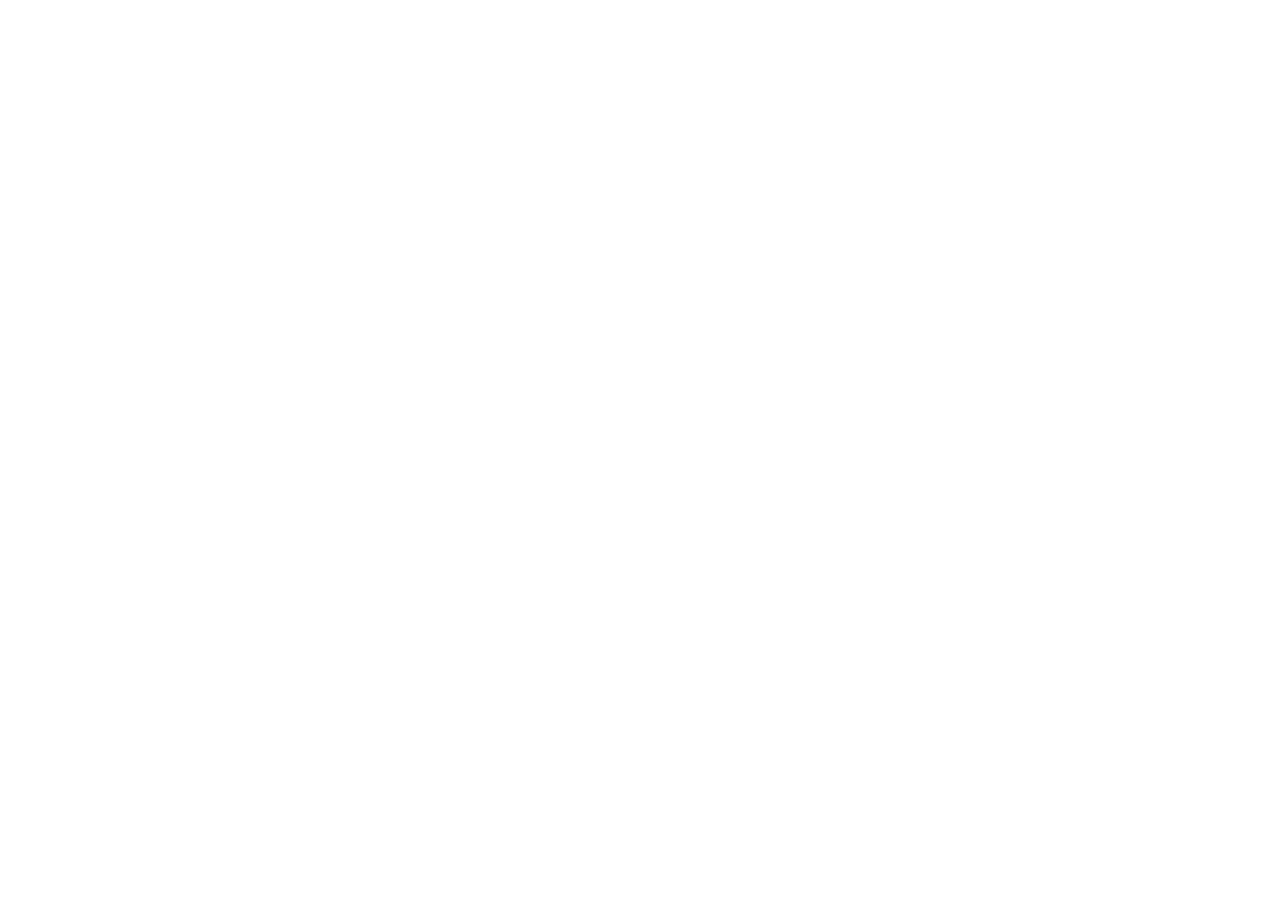
==== index.html @ f301cde0 "starting project" ====
<!DOCTYPE html>
<html lang="en">
<head>
    <meta charset="UTF-8">
    <meta name="viewport" content="width=device-width, initial-scale=1.0">
    <title>WILLOD MULTIMEDIA</title>
</head>
<body>
    
</body>
</html>
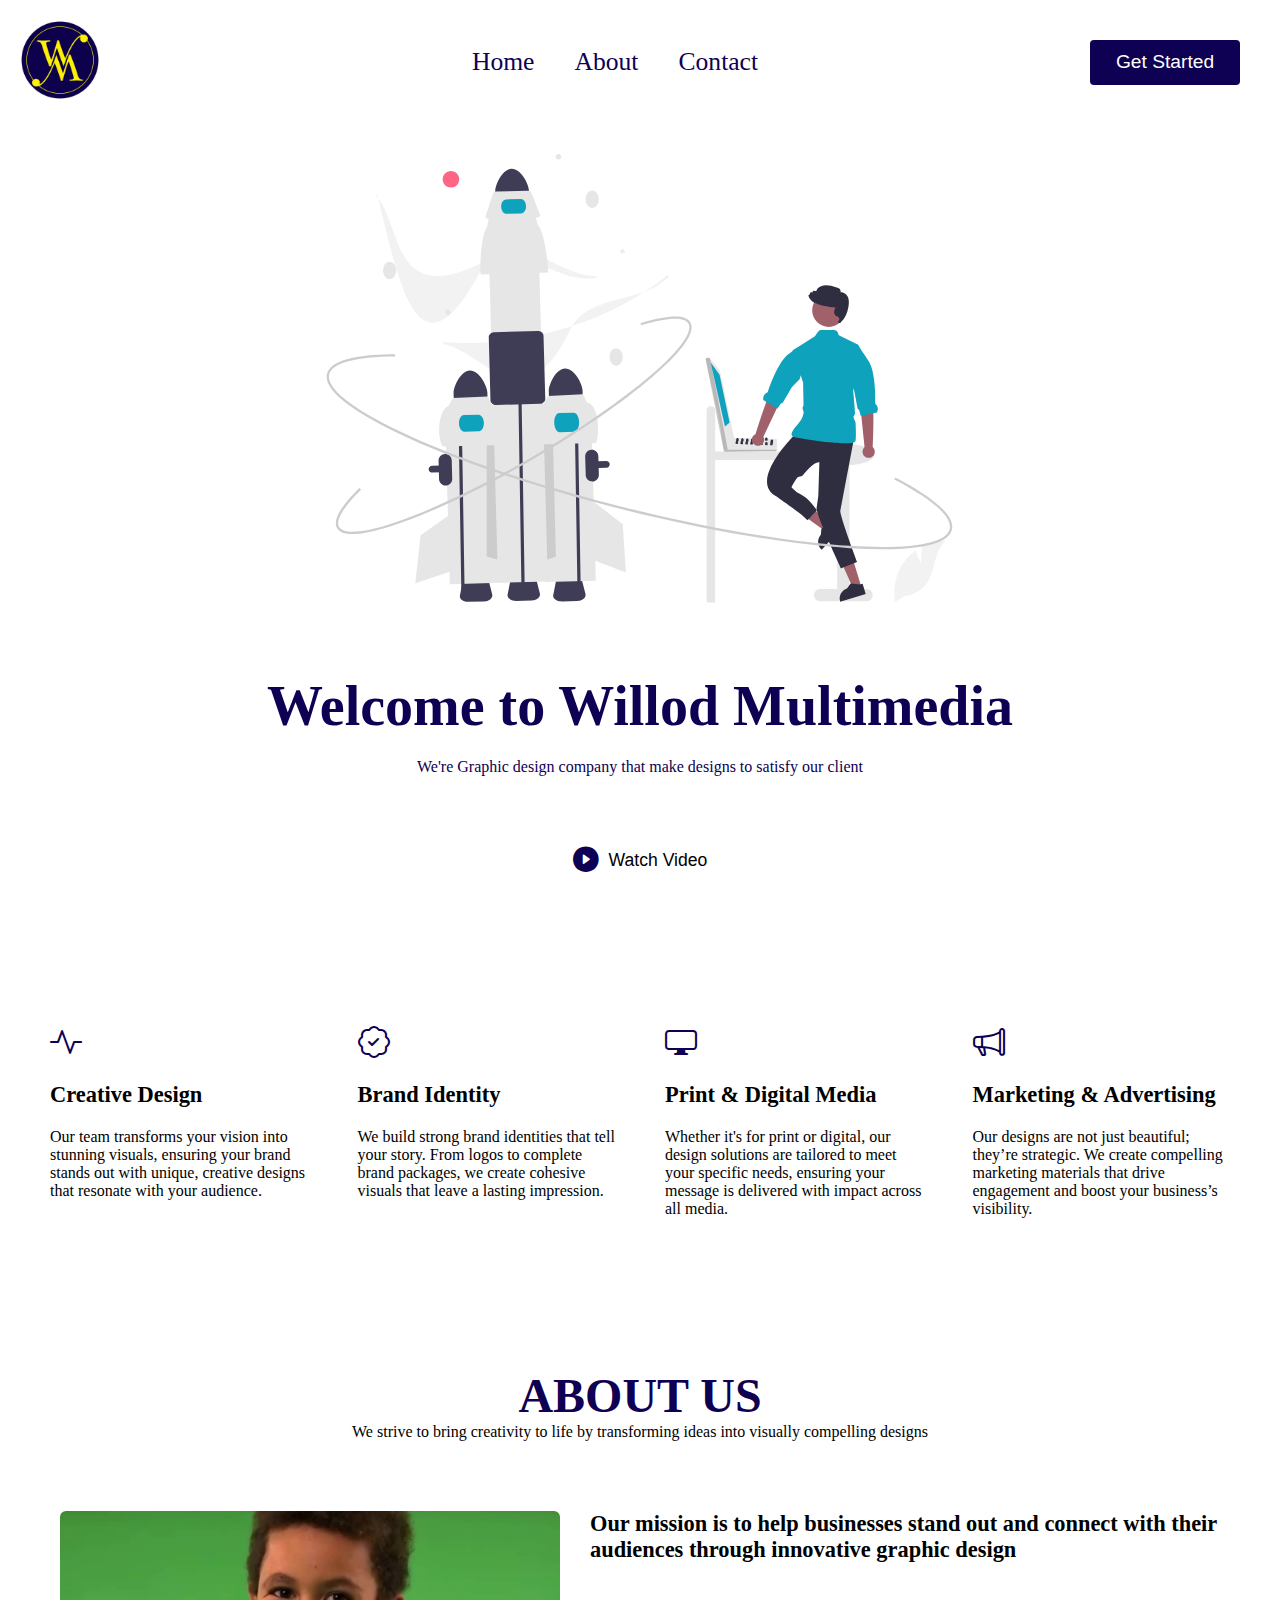
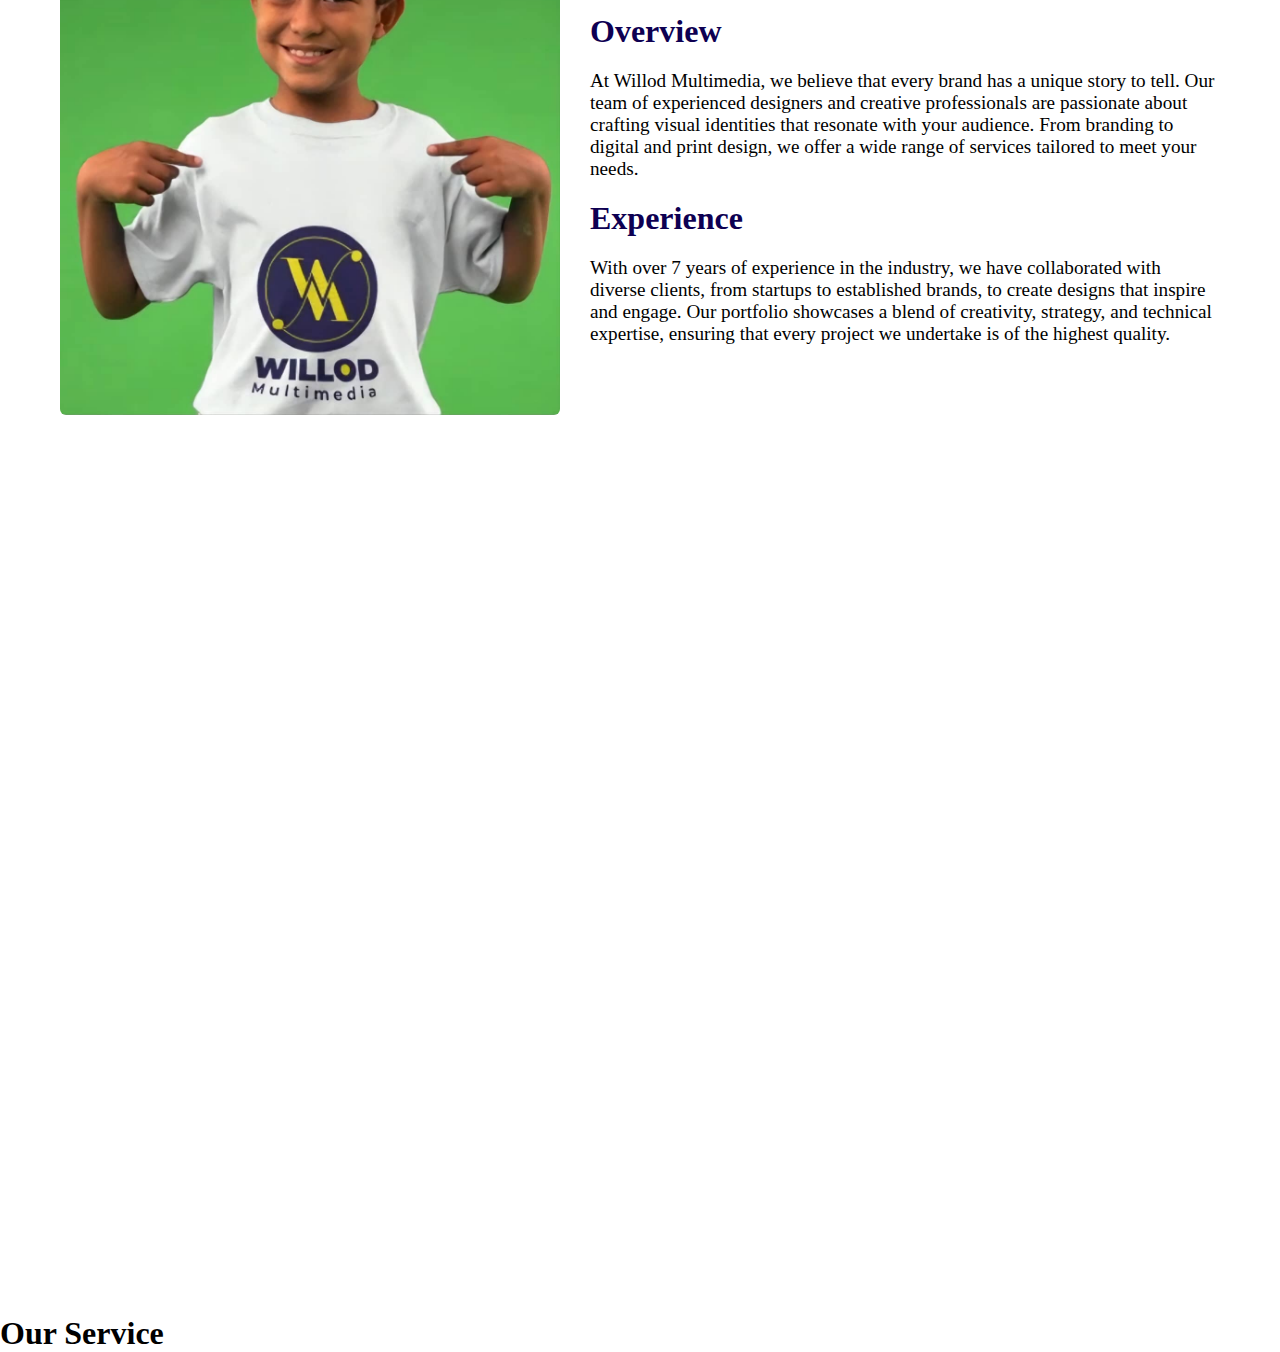
==== commit 290ea31f: "finished with the landing page and about" ====
--- a/index.html
+++ b/index.html
@@ -2,10 +2,283 @@
 <html lang="en">
 <head>
     <meta charset="UTF-8">
+    <link rel="shortcut icon" href="/src/images/logo.jpeg" type="image/x-icon">
+    <meta name="description" content="Multimedia company that focuses on building andmaking good designs">
+    <meta http-equiv="X-UA-Compatible" content="IE=7">
+    <meta http-equiv="X-UA-Compatible" content="ie=edge">
+    <meta name="keywords" content="Multimedia, Willod, willod Multimedia">
     <meta name="viewport" content="width=device-width, initial-scale=1.0">
+    <link rel="stylesheet" href="https://cdn.jsdelivr.net/npm/bootstrap-icons@1.11.3/font/bootstrap-icons.min.css">
+    <link rel="stylesheet" href="/src/CSS/index.css">
     <title>WILLOD MULTIMEDIA</title>
 </head>
 <body>
+    <div class="root">
+        <div class="app_root">
+            <div class="page_wrapper">
+                <div class="willod">
+                    <header class="myyh">
+                        <div class="page_header">
+                            <nav>
+                                <div class="nav_bar">
+                                    <div class="nav_logo">
+                                        <div class="logo">
+                                            <a href="/">
+                                                <img src="/src/images/logo.jpeg" alt="logo">
+                                            </a>
+                                        </div>
+                                    </div>
+
+                                    <div class="mobile_view">
+                                        <button>
+                                            <div></div>
+                                            <div></div>
+                                            <div></div>
+                                        </button>
+                                    </div>
+
+                                    <div class="nav_links">
+                                        <div class="links">
+                                            <ul>
+                                                <li>
+                                                    <a href="/">
+                                                        Home
+                                                    </a>
+                                                </li>
+                                                <li><a href="/src/pages/about.html">
+                                                    About
+                                                </a></li>
+                                                <li>
+                                                    <a href="/src/pages/contact.html">
+                                                        Contact
+                                                    </a>
+                                                </li>
+                                            </ul>
+                                        </div>
+                                    </div>
+
+                                    <div class="get_started">
+                                        <div class="start">
+                                            <a href="">
+                                                <button>
+                                                    Get Started
+                                                </button>
+                                            </a>
+                                        </div>
+                                    </div>
+                                </div>
+                            </nav>
+                        </div>
+                    </header>
+
+                    <section>
+                        <div class="home">
+                            <div class="home_view">
+                                <div class="home_image">
+                                    <img src="/src/images/hero-img.svg" alt="home image">
+                                </div>
+
+                                <div class="home_text">
+                                    <div class="text_viewwsss">
+
+                                        <div class="text_ankasa">
+                                            <div class="aswe">
+                                                <h1>Welcome to Willod Multimedia</h1>
+                                                <span>We're Graphic design company that make designs to satisfy our client </span>
+                                            </div>
+                                        </div>
+
+                                        <div class="view_button">
+
+                                            <div class="button_">
+                                                <button class="sh_video">
+                                                    <div class="but_icon">
+                                                        <span>
+                                                            <i class="bi bi-play-circle-fill"></i>
+                                                        </span>
+                                                    </div>
     
+                                                    <div class="but_text">
+                                                        <p>Watch Video</p>
+                                                    </div>
+                                                </button>
+                                            </div>
+
+                                            <div class="video_watch">
+                                                <div class="watch">
+                                                    <div class="close">
+                                                        <button>
+                                                            <i class="bi bi-x"></i>
+                                                        </button>
+                                                    </div>
+                                                    <div class="video">
+                                                        <video src="/src/videos/video2.mp4" width="80%" autoplay muted loop></video>
+                                                    </div>
+                                                </div>
+                                            </div>
+
+                                        </div>
+                                    </div>
+                                </div>
+                            </div>
+                        </div>
+                    </section>
+
+                    <section class="rewqq">
+                        <div class="col_home">
+                            <div class="grid_home">
+                                <div class="row_col">
+                                    <div class="row_col_icon">
+                                        <i class="bi bi-activity"></i>
+                                    </div>
+
+                                    <div class="row_col_head">
+                                        <div class="mm">
+                                            <h3> Creative Design</h3>
+                                        </div>
+                                    </div>
+
+                                    <div class="row_col_desc">
+                                        <div class="ccript">
+                                            <span>Our team transforms your vision into stunning visuals, ensuring your brand stands out with unique, creative designs that resonate with your audience.</span>
+                                        </div>
+                                    </div>
+                                </div>
+                                <div class="row_col">
+                                    <div class="row_col_icon">
+                                        <i class="bi bi-patch-check"></i>
+                                    </div>
+
+                                    <div class="row_col_head">
+                                        <div class="mm">
+                                            <h3> Brand Identity</h3>
+                                        </div>
+                                    </div>
+
+                                    <div class="row_col_desc">
+                                        <div class="ccript">
+                                            <span>We build strong brand identities that tell your story. From logos to complete brand packages, we create cohesive visuals that leave a lasting impression.</span>
+                                        </div>
+                                    </div>
+                                </div>
+                                <div class="row_col">
+                                    <div class="row_col_icon">
+                                        <i class="bi bi-display"></i>
+                                    </div>
+
+                                    <div class="row_col_head">
+                                        <div class="mm">
+                                            <h3>Print & Digital Media</h3>
+                                        </div>
+                                    </div>
+
+                                    <div class="row_col_desc">
+                                        <div class="ccript">
+                                            <span>Whether it&apos;s for print or digital, our design solutions are tailored to meet your specific needs, ensuring your message is delivered with impact across all media.</span>
+                                        </div>
+                                    </div>
+                                </div>
+                                <div class="row_col">
+                                    <div class="row_col_icon">
+                                        <i class="bi bi-megaphone"></i>
+                                    </div>
+
+                                    <div class="row_col_head">
+                                        <div class="mm">
+                                            <h3>Marketing & Advertising</h3>
+                                        </div>
+                                    </div>
+
+                                    <div class="row_col_desc">
+                                        <div class="ccript">
+                                            <span>Our designs are not just beautiful; they’re strategic. We create compelling marketing materials that drive engagement and boost your business’s visibility.</span>
+                                        </div>
+                                    </div>
+                                </div>
+                            </div>
+                        </div>
+                    </section>
+
+                    <section id="about" style="margin-top: 70px;">
+                        <div class="about_us">
+                            <div class="about_us_header">
+                                <h1>About Us</h1>
+                                <span>We strive to bring creativity to life by transforming ideas into visually compelling designs</span>
+                            </div>
+
+                            <div class="about_us_main">
+                                <div class="about____">
+                                    <div class="what_do">
+                                        <div class="about_left">
+                                            <div class="about_left_image">
+                                                <img src="/src/images/image1.jpeg" alt="about image">
+                                            </div>
+                                        </div>
+                                        <div class="about_right">
+                                            <div class="about_info">
+                                                <div class="written_about">
+                                                    <div class="written_top">
+                                                        <div class="chale">
+                                                            <h4>Our mission is to help businesses stand out and connect with their audiences through innovative graphic design</h4>
+                                                        </div>
+                                                    </div>
+
+                                                    <div class="written_down">
+                                                        <div class="main_written">
+                                                            <div class="main_witten_tab">
+                                                                <div class="tab_active">
+                                                                    <div class="main_content">
+                                                                        <div class="top_content">
+                                                                            <div class="tiee">
+                                                                                <h4>Overview</h4>
+                                                                            </div>
+
+                                                                            <div class="ccc">At Willod Multimedia, we believe that every brand has a unique story to tell. Our team of experienced designers and creative professionals are passionate about crafting visual identities that resonate with your audience. From branding to digital and print design, we offer a wide range of services tailored to meet your needs.</div>
+                                                                        </div>
+                                                                        <div class="bottom_content">
+                                                                            <div class="bottom_header">
+                                                                                <h4>Experience</h4>
+                                                                            </div>
+
+                                                                            <div class="bottom_text">
+                                                                                <span>With over 7 years of experience in the industry, we have collaborated with diverse clients, from startups to established brands, to create designs that inspire and engage. Our portfolio showcases a blend of creativity, strategy, and technical expertise, ensuring that every project we undertake is of the highest quality.</span>
+                                                                            </div>
+                                                                        </div>
+                                                                    </div>
+                                                                </div>
+                                                            </div>
+                                                        </div>
+                                                    </div>
+                                                </div>
+                                            </div>
+                                        </div>
+                                    </div>
+                                </div>
+                            </div>
+                        </div>
+                    </section>
+
+                    <section class="tswee">
+                        <div class="mann">
+                            <div class="see"></div>
+                        </div>
+                    </section>
+
+                    <div class="action">
+                        <div class="action_see">
+                            <div class="what_we_do">
+                                <div class="we_do_header">
+                                    <h1>Our Service</h1>
+                                </div>
+
+                                <div class="we_do_main_content"></div>
+                            </div>
+                        </div>
+                    </div>
+                </div>
+            </div>
+        </div>
+    </div>
+    <script src="/src/JS/main.js"></script>
 </body>
 </html>--- a/src/CSS/index.css
+++ b/src/CSS/index.css
@@ -0,0 +1,364 @@
+*{
+    padding: 0;
+    margin: 0;
+    box-sizing: border-box;
+}
+
+a{
+    text-decoration: none;
+    color: rgb(14, 0, 84);
+}
+
+.root, .app_root, .page_wrapper, .willod, .willod header,
+.header .page_header, .nav_bar, .home, .home_view, .home_image,
+.text_ankasa, .button_, .video_watch, .watch, .video, .rewqq, .col_home,
+.grid_home, .row_col, .about, .about_us, .about_us_main, .about____, .what_do,
+.written_about, .tab{
+    width: 100%;
+    height: 100%;
+}
+
+.willod, .willod header, .video_watch{
+    position: relative;
+}
+
+header .page_header nav{
+    padding: 10px;
+}
+
+.nav_bar{
+    display: flex;
+    flex-direction: row;
+    align-items: center;
+    justify-content: space-between;
+    gap: 20px;
+}
+
+.heaaa{
+    box-shadow: 0 0 2px #ccc;
+    position: fixed;
+    top: 0;
+    transition: .3s ease;
+}
+
+.nav_bar .logo{
+    width: 100px;
+    height: 100%;
+}
+
+.nav_bar .logo img{
+    width: 100%;
+    height: 100%;
+}
+
+.mobile_view{
+    display: none;
+}
+
+.nav_bar .nav_links{
+    position: relative;
+}
+
+.nav_bar .links ul{
+    display: inline-flex;
+    gap: 10px;
+    list-style-type: none;
+}
+
+.nav_bar .links ul li{
+    position: relative;
+    margin-left: 30px;
+    font-size: 1.6rem;
+    color: hsl(250, 100%, 16%);
+    position: relative;
+    transition: .3s ease;
+
+}
+
+.nav_bar .links ul li::after {
+    content: '';
+    position: absolute;
+    left: 0;
+    bottom: 0;
+    width: 0%;
+    height: 2px;
+    background: blue;
+    transition: width .4s ease; 
+}
+
+.nav_bar .links ul li:hover::after {
+    width: 130%; 
+}
+
+.get_started{
+    padding-right: 30px;
+}
+
+.start button{
+    width: 150px;
+    height: 45px;
+    border: none;
+    background: hsl(250, 100%, 16%);
+    cursor: pointer;
+    transition: .3s ease;
+    color: #ffffff;
+    border-radius: 4px;
+    font-size: 1.2rem;
+}
+
+.start button:hover{
+    background: hsla(250, 100%, 16%, 0.927);
+}
+
+.home_view{
+    padding: 30px;
+    display: flex;
+    flex-direction: column;
+    gap: 20px;
+    align-items: center;
+}
+
+.home_image {
+    width: 70%;
+    height: 450px;
+    overflow: hidden;
+}
+
+.home_image img {
+    width: 100%;
+    height: 100%;
+    animation: upAndDown 4s ease-in-out infinite; 
+}
+
+@keyframes upAndDown {
+    0%, 100% {
+        transform: translateY(0); 
+    }
+    50% {
+        transform: translateY(-20px);
+    }
+}
+
+.text_viewwsss, .rewqq, .bottom_text{
+    margin-top: 40px;
+}
+
+.text_viewwsss, .aswe, .written_about{
+    display: flex;
+    flex-direction: column;
+    gap: 20px;
+    align-items: center;
+}
+
+.text_ankasa{
+    padding: 10px;
+}
+
+.aswe h1{
+    font-size: 3.5rem;
+    color: hsl(250, 100%, 16%);
+}
+
+.aswe span{
+    font-size: 1rem;
+    color: hsl(250, 100%, 16%);
+}
+
+.but_icon i{
+    color: hsl(250, 100%, 16%);
+    font-size: 1.6rem;
+}
+
+.sh_video{
+    display: flex;
+    align-items: center;
+    flex-direction: row;
+    gap: 10px;
+    margin-top: 30px;
+}
+
+.but_text{
+    font-size: 1.1rem;
+}
+
+.sh_video{
+    background: none;
+    border: none;
+    padding: 10px;
+    border-radius: 4px;
+    cursor: pointer;
+    transition: .3s ease;
+}
+
+.sh_video:hover{
+    background: hsl(250, 100%, 16%);
+    color: hsl(0, 0%, 100%);
+}
+
+.sh_video:hover i{
+    color: hsl(0, 0%, 100%);
+}
+
+.video_watch{
+    position: fixed;
+    top: 0;
+    left: 0;
+    background: #00000062;
+    transform: translateY(-100%);
+    transition: all .5s ease;
+}
+
+.show_vid{
+    transform: translateY(0%);
+}
+
+.video{
+    display: flex;
+    align-items: center;
+    justify-content: center;
+
+}
+
+.video video{
+    border-radius: 20px;
+}
+
+.close{
+    position: absolute;
+    right: 40px;
+    top: 20px;
+}
+
+.close button{
+    border: 1px solid #ccc;
+    background: hsl(250, 100%, 16%);
+    padding: 4px;
+    border-radius: 50%;
+    width: 40px;
+    height: 40px;
+    cursor: pointer;
+}
+
+.close button i{
+    color: hsl(0, 0%, 100%);
+    font-size: 2rem;
+    display: flex;
+    align-items: center;
+    justify-content: center;
+}
+
+.rewqq{
+    margin-top: 60px;
+}
+
+.col_home, .about_us{
+    padding: 30px;
+    margin-bottom: 30px;
+}
+
+.grid_home{
+    display: grid;
+    grid-template-columns: repeat(4, 1fr);
+    gap: 10px;
+
+}
+
+.grid_home .row_col{
+    padding: 20px;
+    display: flex;
+    flex-direction: column;
+    gap: 20px;
+    cursor: pointer;
+    transition: all .3s ease;
+    border-radius: 4px;
+}
+
+.row_col .row_col_icon i{
+    font-size: 2rem;
+    color: hsl(250, 100%, 16%);
+}
+
+.row_col .row_col_head{
+    font-size: 1.2rem;
+    font-weight: 800;
+}
+
+.row_col:hover{
+    transform: translateY(-4px);
+    box-shadow: 0 2px 21px #cccc;
+}
+
+.about_us_header{
+    text-align: center;
+}
+
+.about_us_header h1{
+    font-size: 3rem;
+    text-transform: uppercase;
+    color: hsl(250, 100%, 16%);
+}
+
+.about____{
+    padding: 30px;
+    margin-top: 40px;
+}
+
+.what_do{
+    display: flex;
+    flex-direction: row;
+    gap: 30px;
+}
+
+.about_left, .about_right{
+    position: relative;
+}
+
+.about_left_image{
+    width: 500px;
+    height: 100%;
+}
+
+.about_left_image img{
+    width: 100%;
+    height: 100%;
+    border-radius: 6px;
+}
+
+.chale h4{
+    font-weight: 700;
+    font-size: 1.4rem;
+}
+
+.tab ul{
+    display: flex;
+    align-items: center;
+    gap: 20px;
+    list-style: none;
+}
+
+.top_content{
+    margin-top: 30px;
+}
+
+.top_content .ccc, .bottom_text{
+    margin-top: 20px;
+    font-size: 1.2rem;
+    margin-bottom: 20px;
+}
+
+.tiee, .bottom_header{
+    font-size: 2rem;
+    color: hsl(250, 100%, 16%);
+    font-weight: 800;
+}
+
+.mann{
+    width: 100%;
+    height: 90vh;
+    background-image: url('/src/images/image5.jpeg');
+    background-repeat: no-repeat;
+    background-size: cover;
+    background-position: center;
+    position: relative;
+    background-attachment: fixed;
+}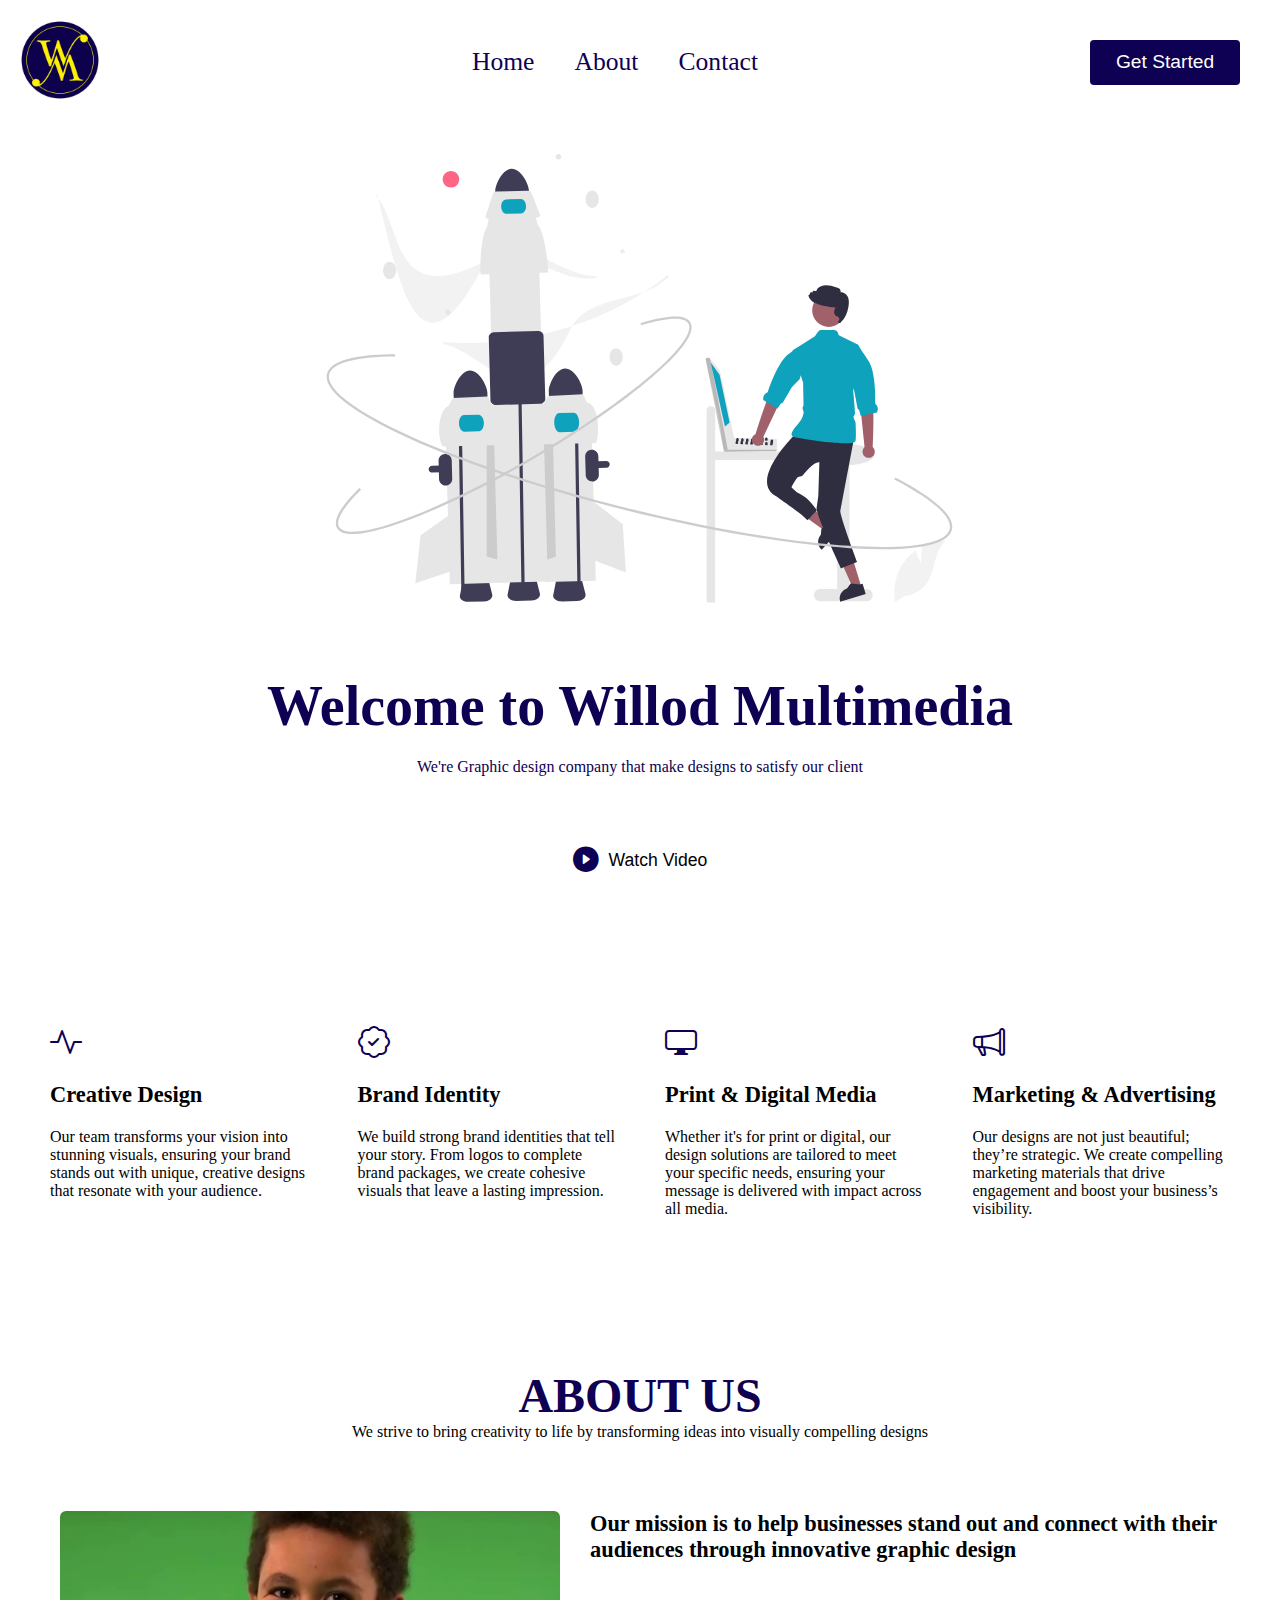
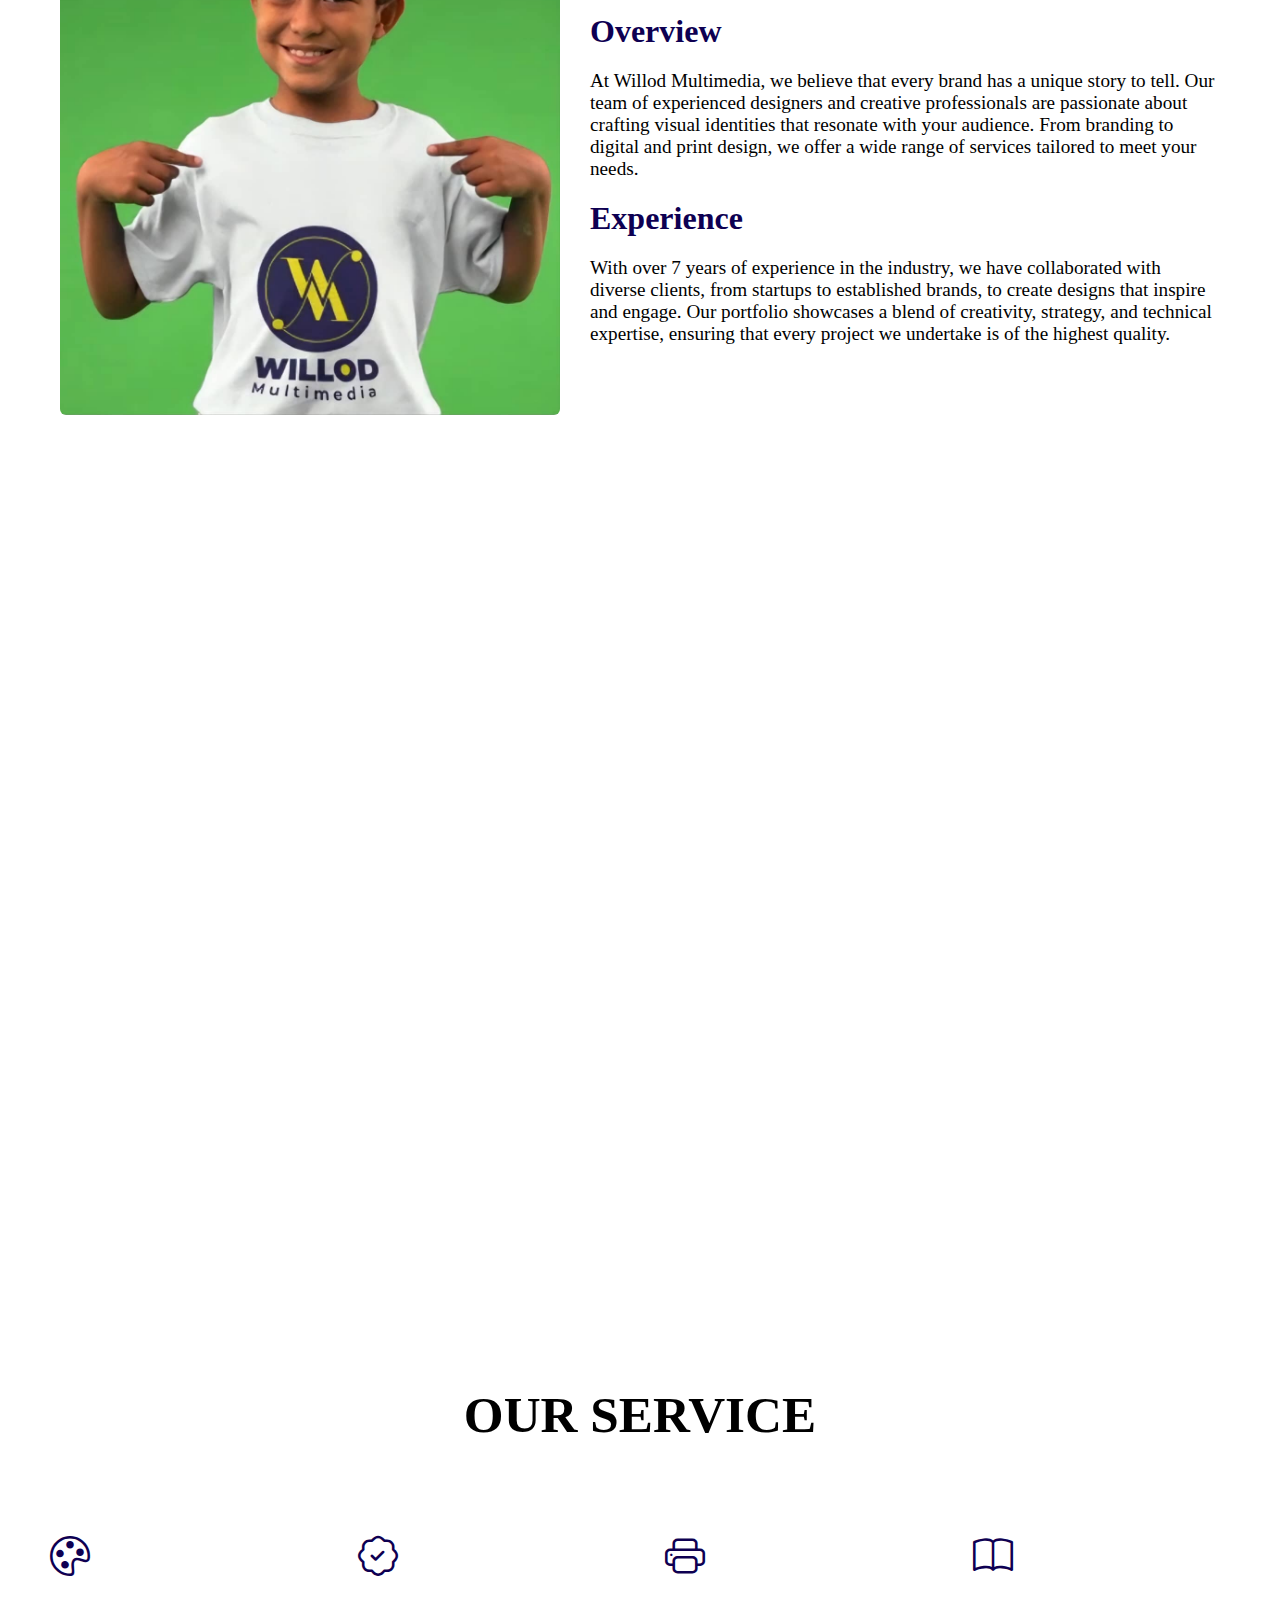
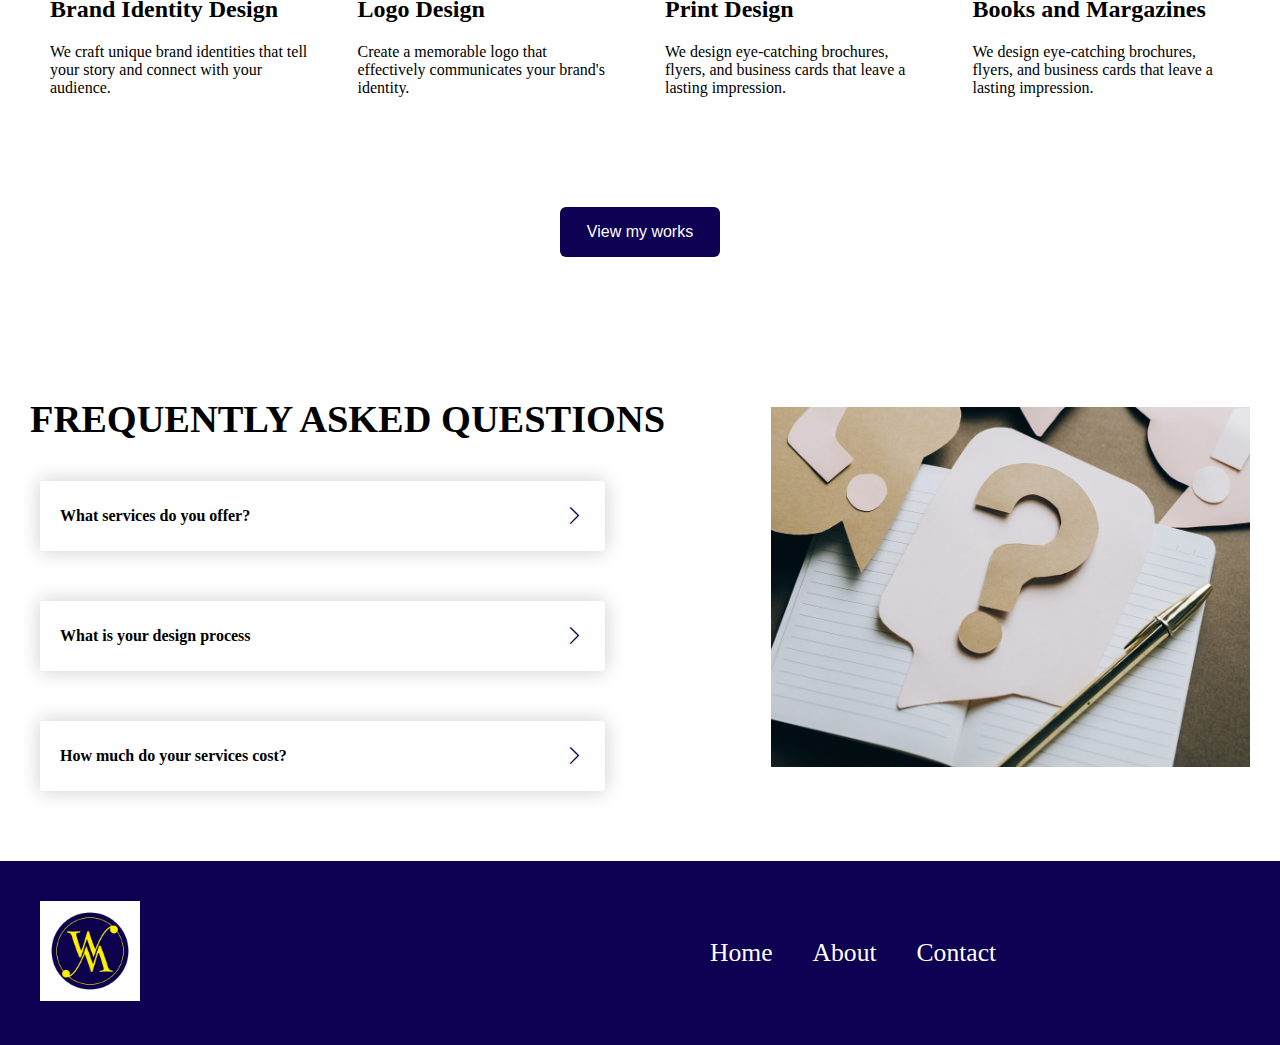
==== commit a1e73b82: "done with the home page" ====
--- a/index.html
+++ b/index.html
@@ -13,6 +13,11 @@
     <title>WILLOD MULTIMEDIA</title>
 </head>
 <body>
+    <div class="to_top">
+        <button id="top">
+            <i class="bi bi-arrow-up-circle-fill"></i>
+        </button>
+    </div>
     <div class="root">
         <div class="app_root">
             <div class="page_wrapper">
@@ -45,7 +50,7 @@
                                                         Home
                                                     </a>
                                                 </li>
-                                                <li><a href="/src/pages/about.html">
+                                                <li><a href="#about">
                                                     About
                                                 </a></li>
                                                 <li>
@@ -59,7 +64,7 @@
 
                                     <div class="get_started">
                                         <div class="start">
-                                            <a href="">
+                                            <a href="#about" style="transition: all .4s ease;">
                                                 <button>
                                                     Get Started
                                                 </button>
@@ -271,10 +276,168 @@
                                     <h1>Our Service</h1>
                                 </div>
 
-                                <div class="we_do_main_content"></div>
+                                <div class="we_do_main_content">
+                                    <div class="content_wrapper">
+                                        <div class="wrapper_pad">
+                                            <div class="we_do_grid">
+                                                <div class="col-lg-4 col-md-6 mb-4">
+                                                    <div class="service-box">
+                                                        <i class="bi bi-palette service-icon"></i>
+                                                        <h4>Brand Identity Design</h4>
+                                                        <p>We craft unique brand identities that tell your story and connect with your audience.</p>
+                                                    </div>
+                                                </div>
+                                                <div class="col-lg-4 col-md-6 mb-4">
+                                                    <div class="service-box">
+                                                        <i class="bi bi-patch-check service-icon"></i>
+                                                        <h4>Logo Design</h4>
+                                                        <p>Create a memorable logo that effectively communicates your brand's identity.</p>
+                                                    </div>
+                                                </div>
+                                                <div class="col-lg-4 col-md-6 mb-4">
+                                                    <div class="service-box">
+                                                        <i class="bi bi-printer service-icon"></i>
+                                                        <h4>Print Design</h4>
+                                                        <p>We design eye-catching brochures, flyers, and business cards that leave a lasting impression.</p>
+                                                    </div>
+                                                </div>
+
+                                                <div class="col-lg-4 col-md-6 mb-4">
+                                                    <div class="service-box">
+                                                        <i class="bi bi-book service-icon"></i>
+                                                        <h4>Books and Margazines</h4>
+                                                        <p>We design eye-catching brochures, flyers, and business cards that leave a lasting impression.</p>
+                                                    </div>
+                                                </div>
+                                            </div>
+                                        </div>
+                                    </div>
+                                </div>
+
+                                <div class="view_works">
+                                    <div class="view_more_works">
+                                        <button id="view_wok">View my works</button>
+                                    </div>
+                                </div>
                             </div>
                         </div>
                     </div>
+
+                    <div class="faq">
+                        <div class="faq_wrapper">
+                            <div class="quest_asked">
+                                <div class="quest_ask_wap">
+                                    <div class="headdd">
+                                        <div class="faq_head">
+                                            <h2>Frequently Asked Questions</h2>
+                                        </div>
+                                    </div>
+
+                                    <div class="lft">
+                                        <div class="main_quest_ans">
+                                            <div class="main_faq">
+                                                <div class="faq_col">
+                                                    <div class="faq_padd fq1">
+                                                        <div class="faq_quest f1">
+                                                            <div class="quest">
+                                                                <h4>What services do you offer?</h4>
+                                                            </div>
+                                                            <div class="quest_icon ic1">
+                                                                <i class="bi bi-chevron-right"></i>
+                                                            </div>
+                                                        </div>
+
+                                                        <div class="faq_answer">
+                                                            <div class="answer">
+                                                                <span>We offer a range of graphic design services including brand identity design, logo design, print design, web design, social media graphics, packaging design, and marketing collateral.</span>
+                                                            </div>
+                                                        </div>
+                                                    </div>
+                                                </div>
+                                                <div class="faq_col">
+                                                    <div class="faq_padd fq2">
+                                                        <div class="faq_quest f2">
+                                                            <div class="quest">
+                                                                <h4>What is your design process</h4>
+                                                            </div>
+                                                            <div class="quest_icon ic2">
+                                                                <i class="bi bi-chevron-right"></i>
+                                                            </div>
+                                                        </div>
+
+                                                        <div class="faq_answer">
+                                                            <div class="answer">
+                                                                <span>Our design process typically involves an initial consultation, followed by research and concept development, design creation, client feedback, revisions, and final delivery.</span>
+                                                            </div>
+                                                        </div>
+                                                    </div>
+                                                </div>
+                                                <div class="faq_col">
+                                                    <div class="faq_padd fq3">
+                                                        <div class="faq_quest f3">
+                                                            <div class="quest">
+                                                                <h4>How much do your services cost?</h4>
+                                                            </div>
+                                                            <div class="quest_icon ic3">
+                                                                <i class="bi bi-chevron-right"></i>
+                                                            </div>
+                                                        </div>
+
+                                                        <div class="faq_answer">
+                                                            <div class="answer">
+                                                                <span>Our pricing is based on the specific needs of each project. We offer customized quotes after understanding your requirements.</span>
+                                                            </div>
+                                                        </div>
+                                                    </div>
+                                                </div>
+                                            </div>
+                                        </div>
+                                    </div>
+                                </div>
+                                <div class="rggy">
+                                    <div class="faq_image">
+                                        <img src="/src/images/faq.jpg" alt="faq">
+                                    </div>
+                                </div>
+                            </div>
+                        </div>
+                    </div>
+                </div>
+
+                <div class="footer">
+                    <footer>
+                        <div class="footer_icon">
+                            <div class="nav_logo">
+                                <div class="logo">
+                                    <a href="/">
+                                        <img src="/src/images/logo.jpeg" alt="logo">
+                                    </a>
+                                </div>
+                            </div>
+                        </div>
+
+                        <div class="footer_nav">
+                            <div class="nav_links">
+                                <div class="links">
+                                    <ul>
+                                        <li>
+                                            <a href="/">
+                                                Home
+                                            </a>
+                                        </li>
+                                        <li><a href="#about">
+                                            About
+                                        </a></li>
+                                        <li>
+                                            <a href="/src/pages/contact.html">
+                                                Contact
+                                            </a>
+                                        </li>
+                                    </ul>
+                                </div>
+                            </div>
+                        </div>
+                    </footer>
                 </div>
             </div>
         </div>
--- a/src/CSS/index.css
+++ b/src/CSS/index.css
@@ -4,6 +4,10 @@
     box-sizing: border-box;
 }
 
+html {
+    scroll-behavior: smooth;
+}
+
 a{
     text-decoration: none;
     color: rgb(14, 0, 84);
@@ -13,7 +17,9 @@
 .header .page_header, .nav_bar, .home, .home_view, .home_image,
 .text_ankasa, .button_, .video_watch, .watch, .video, .rewqq, .col_home,
 .grid_home, .row_col, .about, .about_us, .about_us_main, .about____, .what_do,
-.written_about, .tab{
+.written_about, .we_do_main_content, .wrapper_pad, .we_do_grid, .what_we_do,
+.faq, .faq_wrapper, .quest_asked, .quest_ask_wap, .main_quest_ans, .faq_col,
+.footer, .footer_nav, .footer_icon{
     width: 100%;
     height: 100%;
 }
@@ -22,11 +28,11 @@
     position: relative;
 }
 
-header .page_header nav{
+header .page_header nav, .we_do_header{
     padding: 10px;
 }
 
-.nav_bar{
+.nav_bar, .faq_quest, footer{
     display: flex;
     flex-direction: row;
     align-items: center;
@@ -41,12 +47,12 @@
     transition: .3s ease;
 }
 
-.nav_bar .logo{
+.nav_bar .logo, footer .logo{
     width: 100px;
     height: 100%;
 }
 
-.nav_bar .logo img{
+.nav_bar .logo img, footer .logo img{
     width: 100%;
     height: 100%;
 }
@@ -55,17 +61,17 @@
     display: none;
 }
 
-.nav_bar .nav_links{
-    position: relative;
-}
-
-.nav_bar .links ul{
+.nav_bar .nav_links, footer .nav_links{
+    position: relative;
+}
+
+.nav_bar .links ul, .footer_nav .links ul{
     display: inline-flex;
     gap: 10px;
     list-style-type: none;
 }
 
-.nav_bar .links ul li{
+.nav_bar .links ul li, .footer_nav .links ul{
     position: relative;
     margin-left: 30px;
     font-size: 1.6rem;
@@ -75,7 +81,7 @@
 
 }
 
-.nav_bar .links ul li::after {
+.nav_bar .links ul li::after{
     content: '';
     position: absolute;
     left: 0;
@@ -86,7 +92,7 @@
     transition: width .4s ease; 
 }
 
-.nav_bar .links ul li:hover::after {
+.nav_bar .links ul li:hover::after{
     width: 130%; 
 }
 
@@ -169,7 +175,7 @@
     font-size: 1.6rem;
 }
 
-.sh_video{
+.sh_video, .quest_asked{
     display: flex;
     align-items: center;
     flex-direction: row;
@@ -247,16 +253,16 @@
     justify-content: center;
 }
 
-.rewqq{
+.rewqq, .action, .we_do_header, .faq{
     margin-top: 60px;
 }
 
-.col_home, .about_us{
+.col_home, .about_us, .wrapper_pad, .faq{
     padding: 30px;
     margin-bottom: 30px;
 }
 
-.grid_home{
+.grid_home, .we_do_grid{
     display: grid;
     grid-template-columns: repeat(4, 1fr);
     gap: 10px;
@@ -283,12 +289,12 @@
     font-weight: 800;
 }
 
-.row_col:hover{
+.row_col:hover,.service-box:hover{
     transform: translateY(-4px);
     box-shadow: 0 2px 21px #cccc;
 }
 
-.about_us_header{
+.about_us_header, .we_do_header{
     text-align: center;
 }
 
@@ -336,7 +342,7 @@
     list-style: none;
 }
 
-.top_content{
+.top_content, .we_do_main_content, .view_works{
     margin-top: 30px;
 }
 
@@ -361,4 +367,178 @@
     background-position: center;
     position: relative;
     background-attachment: fixed;
-}+}
+
+.we_do_header, .faq_head{
+    font-size: 1.6rem;
+    text-transform: uppercase;
+}
+
+.service-box{
+    padding: 20px;
+    border-radius: 4px;
+    transition: .3s ease;
+    cursor: pointer;
+}
+
+.service-icon {
+    font-size: 40px;
+    color: hsl(250, 100%, 16%); 
+    margin-bottom: 20px;
+}
+.service-box h4 {
+    font-size: 24px;
+    margin-top: 15px;
+    font-weight: 600;
+}
+
+.service-box p, .faq_head{
+    margin-top: 20px;
+}
+
+.view_works{
+    margin-bottom: 30px;
+}
+
+.view_more_works{
+    text-align: center;
+    padding-top: 30px;
+}
+
+.view_more_works button{
+    width: 160px;
+    height: 50px;
+    border: none;
+    background: hsl(250, 100%, 16%);
+    color: hsl(0, 0%, 100%);
+    cursor: pointer;
+    border-radius: 6px;
+    transition: .3s ease;
+    font-size: 1rem;
+}
+
+.view_more_works button:hover{
+    transform: translateY(-4px);
+}
+
+.lft{
+    width: 80%;
+}
+
+.quest_ask_wap, .main_faq{
+    display: flex;
+    flex-direction: column;
+    gap: 30px;
+}
+
+.rggy{
+    width: 800px;
+    height: 100%;
+    position: relative;
+}
+
+.faq_image img{
+    width: 100%;
+    height: 100%;
+}
+
+.faq_padd{
+    border-radius: 3px;
+    box-shadow: 0 0 20px #ccc;
+    margin: 10px;
+}
+
+.faq_padd{
+    padding: 20px;
+    transition: .4s ease;
+    height: 70px;
+    overflow: hidden;
+}
+
+.quest_icon{
+    color: hsl(250, 100%, 16%);
+    font-size: 1.3rem;
+    transition: .3s ease;
+}
+
+.faq_quest{
+    cursor: pointer;
+    transition: .4s ease;
+}
+
+.faq_quest:hover{
+    color: hsl(250, 100%, 16%);
+}
+
+.faq_answer{
+    margin-top: 40px;
+    transition: all .4s ease;
+}
+
+.faq_col{
+    transition: all .4s ease;
+}
+
+.full{
+    height: 100%;
+}
+
+.full i{
+    transition: .3s ease;
+    transform: rotate(45deg);
+}
+
+.faq_quest {
+    height: 30px;
+    overflow: hidden;
+    transition: max-height 0.5s ease;
+  }
+  
+.expanded {
+    height: 200px; 
+  }
+
+.answer{
+    color: hsl(250, 100%, 16%);
+    font-size: 1.1rem;
+}
+
+.rotated {
+    transform: rotate(90deg);
+  }
+  
+.footer{
+    background: hsl(250, 100%, 16%);
+}  
+
+.footer footer{
+    padding: 40px;
+}
+
+.footer_nav .links ul a{
+    color: hsl(0, 0%, 100%);
+}
+
+.footer_nav .links ul li{
+    padding-left: 30px;
+}
+
+.to_top{
+    position: fixed;
+    bottom: 10%;
+    right: 50px;
+    z-index: 99;
+    display: none;
+}
+
+#top{
+    padding: 5px;
+    background: transparent;
+    border: none;
+    cursor: pointer;
+    transition: .4s ease;
+}
+
+#top i{
+    font-size: 2.4rem;
+}
